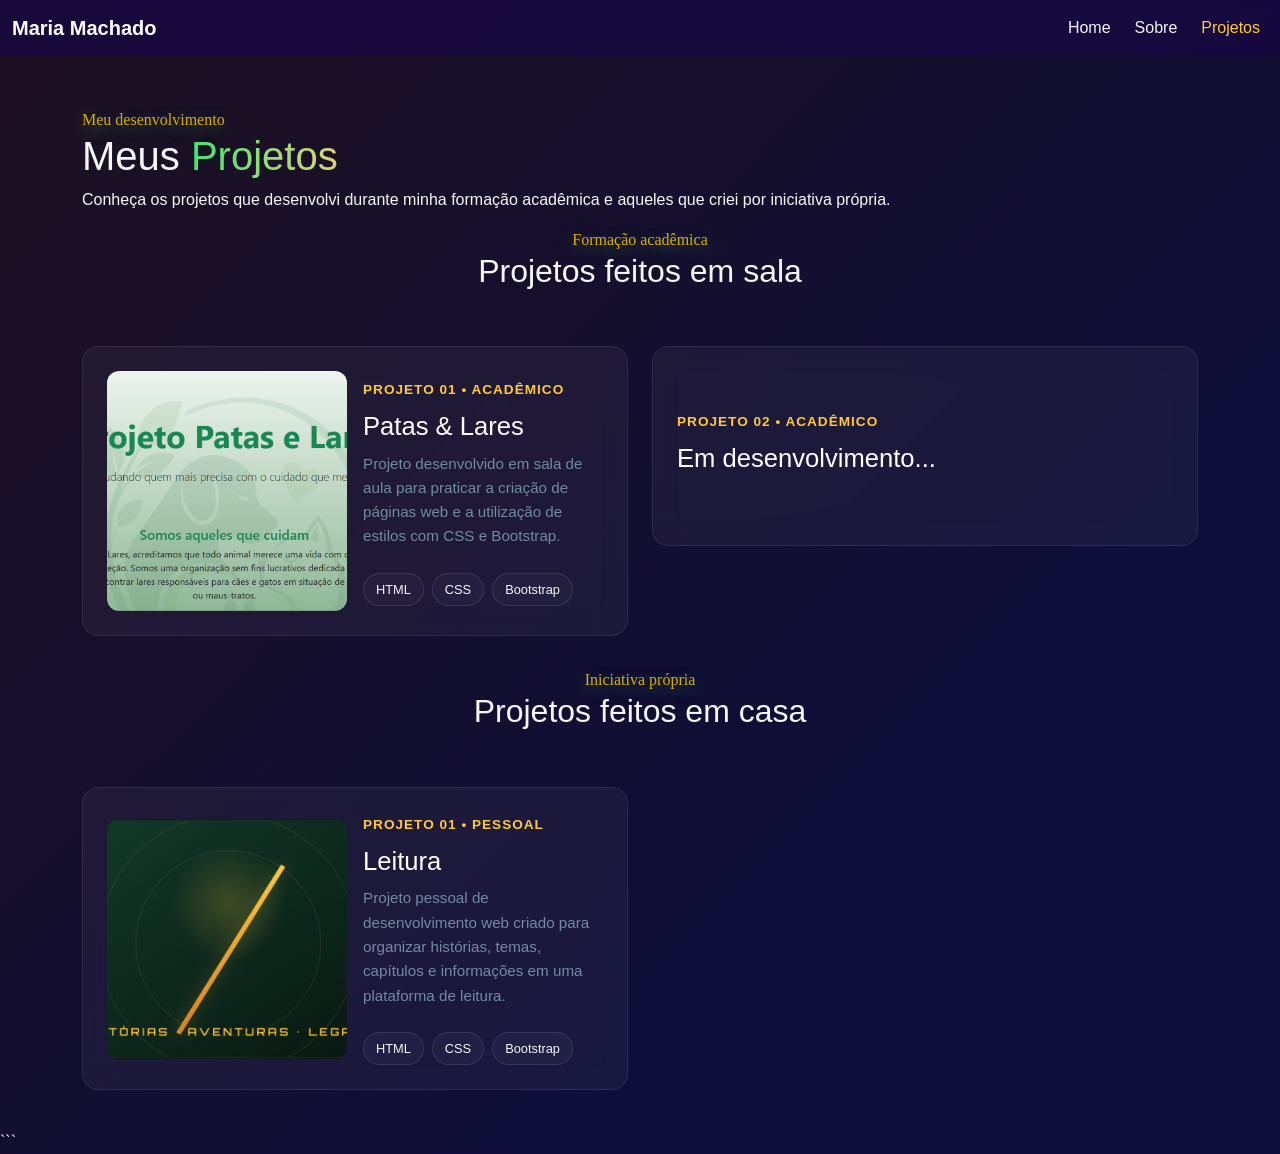
==== projetos.html @ 4f044ed4 "Portifólio acadêmico Maria Eduarda quarta atualização do portifólio- 14/10" ====
<!DOCTYPE html>
<html lang="pt-br">

<head>
    <meta charset="UTF-8">
    <meta name="viewport" content="width=device-width, initial-scale=1.0">

    <title>Meus Projetos | Portfólio Acadêmico</title>

    <link href="https://cdn.jsdelivr.net/npm/bootstrap@5.3.8/dist/css/bootstrap.min.css" rel="stylesheet">

    <link rel="stylesheet" href="css/style.css">

    <link rel="stylesheet" href="https://cdn.jsdelivr.net/npm/bootstrap-icons@1.13.1/font/bootstrap-icons.min.css">
</head>

<body>
    <header>
        <nav class="navbar navbar-expand-lg fixed-top navbar-custom" aria-label="Navegação Principal">
            <div class="container">
                <a class="navbar-brand navbar-brand-logo" href="index.html#home">
                    <span><span class="text-gradient">Maria Machado</span></span>
                </a>
            </div>
            <div class="container-fluid">
                <div class="collapse navbar-collapse" id="navbarNav">
                    <ul class="navbar-nav ms-auto">
                        <li class="nav-item"> <a class="nav-link" href="index.html#home">Home</a> </li>
                        <li class="nav-item"><a class="nav-link" href="index.html#sobre">Sobre</a> </li>
                        <li class="nav-item"><a class="nav-link active" aria-current="page"
                                href="index.html#projetos">Projetos</a></li>
                    </ul>
                </div>
            </div>
        </nav>
    </header>

    <main>

        <!-- APRESENTAÇÃO -->
        <section class="projetos-hero">
            <div class="container">
                <span class="section-tag">Meu desenvolvimento</span>

                <h1>
                    Meus <span class="text-gradient-color">Projetos</span>
                </h1>
                <p>
                    Conheça os projetos que desenvolvi durante minha formação
                    acadêmica e aqueles que criei por iniciativa própria.
                </p>
            </div>
        </section>

        <!-- PROJETOS FEITOS EM SALA -->
        <section id="projetos-sala" class="secao-projetos">
            <div class="container">
                <div class="section-title-wrap">
                    <span class="section-tag iniciativa">Formação acadêmica</span>
                    <h2 class="section-title">Projetos feitos em sala</h2>
                </div>

                <div class="row g-4">
                    <div class="col-6">
                        <a href="https://patas-lares.vercel.app/" class="projeto-link">
                            <article class="projeto-destaque">
                                <div class="projeto-imagem">
                                    <img src="IMG/patas&lares.png" alt="Logo da ONG Patas&LAres">
                                </div>
                                <div class="projeto-conteudo">
                                    <span class="projeto-numero">PROJETO 01 • ACADÊMICO</span>
                                    <h3>Patas & Lares</h3>
                                    <p>
                                        Projeto desenvolvido em sala de aula para praticar a criação de páginas web e a
                                        utilização de estilos com CSS e Bootstrap.
                                    </p>
                                    <div class="tecnologias">
                                        <span>HTML</span>
                                        <span>CSS</span>
                                        <span>Bootstrap</span>
                                    </div>
                                </div>
                            </article>
                        </a>
                    </div>

                    <div class="col-6">
                        <article class="projeto-destaque">
                            <div class="projeto-conteudo">
                                <span class="projeto-numero">PROJETO 02 • ACADÊMICO</span>
                                <h3>Em desenvolvimento...</h3>
                            </div>
                        </article>
                    </div>
                </div>
            </div>
        </section>

        <!-- PROJETOS FEITOS EM CASA -->
        <section id="projetos-casa" class="secao-projetos">
            <div class="container">

                <div class="section-title-wrap">
                    <span class="section-tag iniciativa">Iniciativa própria</span>
                    <h2 class="section-title">Projetos feitos em casa</h2>
                </div>

                <div class="row g-4">
                    <div class="col-6">
                        <a href="projetos.html#projetos-sala" class="projeto-link">
                            <article class="projeto-destaque">
                                <div class="projeto-imagem">
                                    <img src="IMG/prototipoLogo.png" alt="Identidade visual do site de leitura">
                                </div>
                                <div class="projeto-conteudo">
                                    <span class="projeto-numero">PROJETO 01 • PESSOAL</span>
                                    <h3>Leitura</h3>
                                    <p>
                                        Projeto pessoal de desenvolvimento web criado
                                        para organizar histórias, temas, capítulos
                                        e informações em uma plataforma de leitura.
                                    </p>
                                    <div class="tecnologias">
                                        <span>HTML</span>
                                        <span>CSS</span>
                                        <span>Bootstrap</span>
                                    </div>
                                </div>
                            </article>
                        </a>
                    </div>
        </section>

    </main>

</body>

</html>
```
---- css/style.css ----
:root {
    /*Fontes*/
    --font-inner: 'Inter', sans-serif;
    --font-Montserrat: 'Montserrat', sans-serif;
    --font-Roboto: 'Roboto', sans-serif;
    --font-titulo: 'Playfair Display', serif;

    /*Geral*/
    --gold: #ffc83d;
    --text: #f4f7f5;
    --muted: #6f8ca0;
    --green: #29d487;

    /*Navegação*/
    --bg-navbar: rgba(23, 8, 66, 0.8);

    /*section Sobre*/
    --bg-painel: #2e25388b;
    --title: #7cd695e1;

    /*projetos*/
    --shadow-bg: #5c079533;

    /* Glass */
    --glass-bg: rgba(255, 255, 255, 0.045);
    --glass-blur: blur(15px);
    --glass-border: 1px solid rgba(255, 255, 255, 0.12);
    --glass-border-hover: 1px solid rgba(124, 214, 149, 0.45);
    --glass-shadow: 0 10px 35px rgba(0, 0, 0, 0.25);
    --glass-shadow-glow: 0 10px 40px rgba(124, 214, 149, 0.12);

    --accent-violet: #8b5cf6;

    --transition-fast: 0.2s ease;
    --transition-smooth: 0.3s ease;
}
.text-gradient-color {
    background: linear-gradient(90deg, #42e475, #dfd474);
    -webkit-background-clip: text;
    background-clip: text;
    -webkit-text-fill-color: transparent;
}

html {
    background: #070118;
    overflow-x: hidden;
    overscroll-behavior: none;
}

body {
    min-height: 100vh;
    overflow-x: hidden;

    background: linear-gradient(135deg, #1d1121, #0f0e39 70%);

    color: var(--text);
    margin: 0;
    font-family: var(--font-inner);
    z-index: 1;
}

body::before {
    content: '';
    position: fixed;
    top: -15vw;
    left: 20%;
    width: 50vw;
    height: 50vw;
    background: radial-gradient(circle, rgba(139, 92, 246, 0.12) 0%, transparent 65%);
    filter: blur(80px);
    z-index: -1;
    pointer-events: none;
}

body::after {
    content: '';
    position: fixed;
    bottom: 5vw;
    right: 5%;
    width: 45vw;
    height: 45vw;
    background: radial-gradient(circle, rgba(6, 182, 212, 0.09) 0%, transparent 70%);
    filter: blur(90px);
    z-index: -1;
    pointer-events: none;
}

/*--------------NAVBAR--------------*/
/*===================================================================================================================================================*/
/*===================================================================================================================================================*/

.navbar {
    background-color: var(--bg-navbar);
    color: var(--text);
    backdrop-filter: blur(3px);
}

.navbar-nav {
    display: flex;
    flex-wrap: wrap;
    gap: 8px;
    list-style: none;
}

.nav-link {
    color: var(--text);
}

.navbar .nav-link.active {
    color: var(--gold);
}

.navbar a:hover {
    color: var(--gold);
    text-decoration: none;
    transition: 0.6s ease;
}

.navbar .active:hover {
    text-decoration: none;
    transition: 0.6s ease;
}

.navbar-brand-logo {
    display: flex;
    align-items: center;
    gap: 0.6rem;
    font-family: var(--font-inner);
    font-weight: 700;
    font-size: 1.25rem;
    color: #ffffff !important;
}


/*===================================================================================================================================================*/
/*--------------HERO--------------*/
/*===================================================================================================================================================*/

main {
    z-index: 2;
    padding: 4px;
    margin: 4px;
}
.container-inicial{
    width: min(1120px, 96%);
    margin: 0 auto;
}
.hero-section {
    position: relative;
    padding: 7rem 0 4rem;
}

.hero-section .container {
    padding-left: 30px;
    padding-right: 30px;
}

.hero-section .badge-glass {
    font-size: 12px;
}

.hero-description {
    font-size: 1.15rem;
    color: var(--muted);
    max-width: 580px;
    margin-bottom: 2rem;
}

#nomecabecario {
    font-family: var(--font-titulo);
    word-spacing: -8px;
    font-size: 4.5rem;
    font-weight: 500;
    line-height: 1.15;
    margin: 0 0 1.25rem 0;
    color: white;
}

#home strong {
    font-weight: 250;
    color: var(--gold);
}

.hero-avatar-wrapper {
    position: relative;
    display: flex;
    align-items: center;
    justify-content: center;
    padding: 30px;
}

.foto-container {
    display: flex;
    justify-content: center;
    align-items: center;
    margin: 20px auto;
}

.foto-perfil {
    width: 390px;
    height: 390px;

    object-fit: cover;
    object-position: center;

    border-radius: 50%;
    border: 4px solid #ffffff;

    box-shadow: 0 8px 25px rgba(0, 0, 0, 0.15);

    transition: transform 0.3s ease,
                box-shadow 0.3s ease;
}

.foto-perfil:hover {
    transform: scale(1.04);
    box-shadow: 0 12px 30px rgba(0, 0, 0, 0.22);
}

@media (max-width: 576px) {
    .foto-perfil {
        width: 220px;
        height: 220px;
    }
}

/*===================================================================================================================================================*/
/*--------------SECTION--------------*/
/*===================================================================================================================================================*/

section#sobre {
    background-color: #1007265f;
}

.mim-sobre{
    text-align: justify;
}

.section-tag {
    max-width: 100%;
    font-family: var(--font-titulo);
    color: #e0b50bf3;
    text-shadow: 0 5px 15px #45965eb8;
}

.section-title-wrap {
    text-align: center;
    margin-bottom: 3.0rem;
}

.section-title-wrap .section-title {
    max-width: 100%;
}

.painel {
    border: 1px solid #8d8d8d8a;
    border-radius: 8px;
    padding: 2.2rem;
    height: 100%;
    box-shadow: 0 5px 25px rgba(0, 0, 0, 0.406);
    background-color: var(--bg-painel);
}

.painel:hover {
    border: 1px solid #b67e0e8a;
    box-shadow: 0 5px 25px rgba(255, 213, 0, 0.285);
    transition: 0.3s ease;
}

.painel .h2 {
    font-weight: 300;
    margin-bottom: 4px;
    color: var(--title);
    font-family: var(--font-Roboto);
}

.painel p {
    text-align: justify;
    line-height: 1.5rem;
    color: var(--text);
}


/*===================================================================================================================================================*/
/*-------------PROJETOS-------------*/
/*===================================================================================================================================================*/

section#projetos {
    padding: 2px;
}

.projeto-destaque {
    display: flex;
    flex-direction: row;
    align-items: center;
    justify-content: space-between;
    border: 1px solid rgba(255, 255, 255, 0.08);
    border-radius: 16px;
    background: var(--glass-bg, rgba(255, 255, 255, 0.045));
    backdrop-filter: var(--glass-blur, blur(15px));
    transition: var(--transition-smooth, 0.3s ease);
    min-height: 200px; 
    padding: 1.5rem;  
    gap: 1rem;
}

.projeto-destaque:hover {
    border-color: rgba(124, 214, 149, 0.45);
    transform: translateY(-4px);
    box-shadow: 0 10px 30px rgba(0, 0, 0, 0.3);
}
.projeto-numero {
    font-size: 0.85rem;
    color: var(--gold);
    font-weight: 600;
    letter-spacing: 1px;
}

.projeto-conteudo {
    flex: 1;
    min-width: 0;
}

.projeto-conteudo h3 {
    font-size: 1.6rem;
    margin: 10px 0 10px;
    color: white;
}

.projeto-conteudo p {
    color: var(--muted);
    font-size: 0.95rem;
    line-height: 1.6;
    margin-bottom: 1.5rem;
}

.tecnologias {
    display: flex;
    flex-wrap: wrap;
    gap: 8px;
    margin-top: 15px;
}

.tecnologias span {
    padding: 6px 12px;
    background: rgba(255, 255, 255, 0.03); /* Fundo translúcido sutil */
    border: 1px solid rgba(255, 255, 255, 0.1); /* Borda suave */
    border-radius: 20px;
    color: var(--text);
    font-size: 0.8rem;
    font-weight: 500;
    transition: var(--transition-fast, 0.2s ease);
}

.tecnologias span:hover {
    background: rgba(139, 92, 246, 0.15); /* Um toque de roxo acentuado */
    border-color: var(--accent-violet, #8b5cf6);
    color: #ffffff;
    transform: translateY(-2px);
}

.projeto-imagem {
    flex: 1;
    min-width: 0;
}

.projeto-imagem img {
    display: block;
    width: 100%;
    height: 240px;
    object-fit: cover;
    border-radius: 12px;
}
.projetos-sala,
.projetos-casa{
    padding: 2rem;
    margin-top: 4px;
}

.secao-projetos .section-title-wrap {
    margin-bottom: 2rem;
}
.secao-projetos .row {
    margin-top: 1rem;
    margin-bottom: 2rem;
}

.projeto-link {
    display: block;
    color: inherit;
    text-decoration: none;
}

.projeto-link:hover {
    color: inherit;
    text-decoration: none;
}

#projetos .row.g-4 {
    display: flex;
    flex-direction: row;
    flex-wrap: wrap;
}
#projetos .row > .col-md-6 {
    flex: 0 0 50%;
    max-width: 50%;
}
#projetos .projeto-link {
    display: block;
    height: 100%;
}

#projetos .projeto-destaque {
    height: 100%;
    box-sizing: border-box;
}

.projetos-hero{
     padding-top: 100px;
}
/*===================================================================================================================================================*/
/*-------------Contato-------------*/
/*===================================================================================================================================================*/
#contato{
    background-color: #0701185f;
}
.contact-card {
    padding: 2.5rem;
    color: white;
    text-decoration: none;
}

.glass-panel {
    background: var(--glass-bg);
    backdrop-filter: var(--glass-blur);
    -webkit-backdrop-filter: var(--glass-blur);
    border: var(--glass-border);
    box-shadow: var(--glass-shadow);
    border-radius: 1.25rem;
    transition: transform var(--transition-smooth), border-color var(--transition-smooth), box-shadow var(--transition-smooth);
}

.glass-panel:hover {
    border: var(--glass-border-hover);
    box-shadow: var(--glass-shadow-glow);
}

.contact-method-pill {
    display: flex;
    align-items: center;
    gap: 1.25rem;
    padding: 1.2rem;
    background: rgba(255, 255, 255, 0.03);
    border: 1px solid rgba(255, 255, 255, 0.08);
    border-radius: 1rem;
    margin-bottom: 1rem;
    transition: all var(--transition-smooth);
}

.contact-method-pill:hover {
    background: rgba(255, 255, 255, 0.07);
    border-color: rgba(139, 92, 246, 0.4);
    transform: translateX(4px);
}

.contact-icon {
    width: 48px;
    height: 48px;
    border-radius: 12px;
    display: flex;
    align-items: center;
    justify-content: center;
    font-size: 1.35rem;
    flex-shrink: 0;
}

.form-control-glass {
    background: rgba(255, 255, 255, 0.04) !important;
    border: 1px solid rgba(255, 255, 255, 0.12) !important;
    color: #ffffff !important;
    border-radius: 0.75rem;
    padding: 0.75rem 1rem;
    transition: all var(--transition-fast);
}

.form-control-glass:focus {
    background: rgba(255, 255, 255, 0.07) !important;
    border-color: var(--accent-violet) !important;
    box-shadow: 0 0 0 3px rgba(139, 92, 246, 0.25) !important;
    color: #ffffff !important;
}

.form-control-glass::placeholder {
    color: var(--muted);
}


html,
body {
    overflow-x: hidden;
}

/*===================================================================================================================================================*/
/*-------------Contato-------------*/
/*===================================================================================================================================================*/

@media (max-width: 768px) {
    .projeto-destaque-trabalho {
        flex-direction: column;
        align-items: stretch;
        gap: 20px;
    }

    .projeto-imagem {
        width: 100%;
    }

    .projeto-imagem img {
        height: auto;
        max-height: 280px;
        object-fit: contain;
    }
}
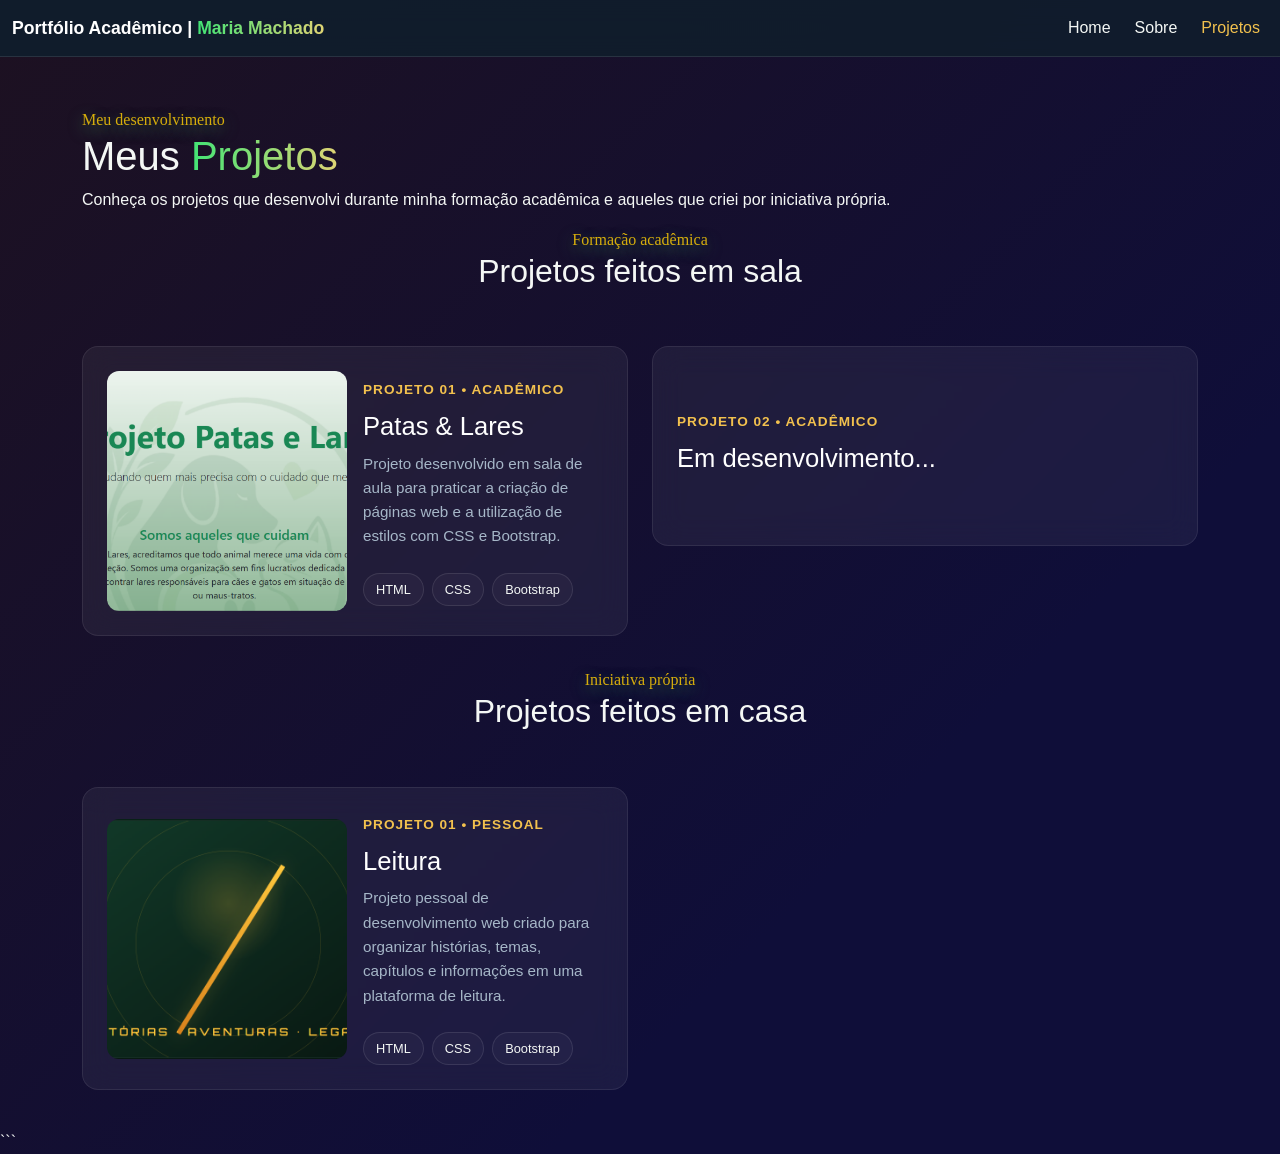
==== commit 91f0284b: "Portifólio acadêmico 5º atualização -14/10" ====
--- a/projetos.html
+++ b/projetos.html
@@ -18,8 +18,11 @@
     <header>
         <nav class="navbar navbar-expand-lg fixed-top navbar-custom" aria-label="Navegação Principal">
             <div class="container">
-                <a class="navbar-brand navbar-brand-logo" href="index.html#home">
-                    <span><span class="text-gradient">Maria Machado</span></span>
+                <a class="navbar-brand navbar-brand-logo" href="#home">
+                    <span>
+                        Portfólio Acadêmico |
+                        <span class="text-gradient-color">Maria Machado</span>
+                    </span>
                 </a>
             </div>
             <div class="container-fluid">
@@ -61,11 +64,11 @@
                 </div>
 
                 <div class="row g-4">
-                    <div class="col-6">
+                    <div class="col-12 col-md-6">
                         <a href="https://patas-lares.vercel.app/" class="projeto-link">
                             <article class="projeto-destaque">
                                 <div class="projeto-imagem">
-                                    <img src="IMG/patas&lares.png" alt="Logo da ONG Patas&LAres">
+                                    <img src="IMG/patas&lares.png" class="img-fluid" alt="Logo da ONG Patas&LAres">
                                 </div>
                                 <div class="projeto-conteudo">
                                     <span class="projeto-numero">PROJETO 01 • ACADÊMICO</span>
@@ -84,7 +87,7 @@
                         </a>
                     </div>
 
-                    <div class="col-6">
+                    <div class="col-12 col-md-6">
                         <article class="projeto-destaque">
                             <div class="projeto-conteudo">
                                 <span class="projeto-numero">PROJETO 02 • ACADÊMICO</span>
@@ -106,11 +109,12 @@
                 </div>
 
                 <div class="row g-4">
-                    <div class="col-6">
-                        <a href="projetos.html#projetos-sala" class="projeto-link">
+                    <div class="col-12 col-md-6">
+                        <a href="https://estudospw.vercel.app/" class="projeto-link">
                             <article class="projeto-destaque">
                                 <div class="projeto-imagem">
-                                    <img src="IMG/prototipoLogo.png" alt="Identidade visual do site de leitura">
+                                    <img src="IMG/prototipoLogo.png" class="img-fluid"
+                                        alt="Identidade visual do site de leitura">
                                 </div>
                                 <div class="projeto-conteudo">
                                     <span class="projeto-numero">PROJETO 01 • PESSOAL</span>
@@ -129,6 +133,7 @@
                             </article>
                         </a>
                     </div>
+                </div>
         </section>
 
     </main>
--- a/css/style.css
+++ b/css/style.css
@@ -1,46 +1,58 @@
 :root {
-    /*Fontes*/
+   /*Fontes*/
     --font-inner: 'Inter', sans-serif;
     --font-Montserrat: 'Montserrat', sans-serif;
     --font-Roboto: 'Roboto', sans-serif;
     --font-titulo: 'Playfair Display', serif;
 
-    /*Geral*/
-    --gold: #ffc83d;
-    --text: #f4f7f5;
-    --muted: #6f8ca0;
-    --green: #29d487;
-
-    /*Navegação*/
-    --bg-navbar: rgba(23, 8, 66, 0.8);
-
-    /*section Sobre*/
-    --bg-painel: #2e25388b;
-    --title: #7cd695e1;
-
-    /*projetos*/
-    --shadow-bg: #5c079533;
-
-    /* Glass */
-    --glass-bg: rgba(255, 255, 255, 0.045);
-    --glass-blur: blur(15px);
-    --glass-border: 1px solid rgba(255, 255, 255, 0.12);
-    --glass-border-hover: 1px solid rgba(124, 214, 149, 0.45);
-    --glass-shadow: 0 10px 35px rgba(0, 0, 0, 0.25);
-    --glass-shadow-glow: 0 10px 40px rgba(124, 214, 149, 0.12);
-
-    --accent-violet: #8b5cf6;
-
-    --transition-fast: 0.2s ease;
-    --transition-smooth: 0.3s ease;
-}
+/* ===== CORES GERAIS ===== */
+--gold: #F2C14E;
+--text: #F4F7F5;
+--muted: #A6B7C8;
+--green: #75D6A0;
+
+/* ===== FUNDO E NAVEGAÇÃO ===== */
+--bg-principal: #101D2C;
+--bg-secundario: #182B3D;
+--bg-navbar: rgba(16, 29, 44, 0.94);
+
+/* ===== SEÇÃO SOBRE ===== */
+--bg-painel: rgba(255, 255, 255, 0.06);
+--title: #75D6A0;
+
+/* ===== PROJETOS ===== */
+--shadow-bg: rgba(117, 214, 160, 0.12);
+--projeto-borda: rgba(255, 255, 255, 0.12);
+
+/* ===== EFEITO GLASS ===== */
+--glass-bg: rgba(255, 255, 255, 0.055);
+--glass-blur: blur(15px);
+--glass-border: 1px solid rgba(255, 255, 255, 0.12);
+--glass-border-hover: 1px solid rgba(117, 214, 160, 0.45);
+--glass-shadow: 0 10px 35px rgba(0, 0, 0, 0.25);
+--glass-shadow-glow: 0 10px 40px rgba(117, 214, 160, 0.12);
+
+/* ===== CORES DE APOIO ===== */
+--accent-violet: #75D6A0;
+--accent-blue: #8CB9E8;
+--white: #FFFFFF;
+
+/* ===== TRANSIÇÕES ===== */
+--transition-fast: 0.2s ease;
+--transition-smooth: 0.3s ease;
+
+
+}
+
 .text-gradient-color {
     background: linear-gradient(90deg, #42e475, #dfd474);
     -webkit-background-clip: text;
     background-clip: text;
     -webkit-text-fill-color: transparent;
 }
-
+strong{
+    color: #C084FC;
+}
 html {
     background: #070118;
     overflow-x: hidden;
@@ -131,6 +143,73 @@
     color: #ffffff !important;
 }
 
+/* ===== NAVBAR RESPONSIVA ===== */
+
+.navbar-custom {
+    background-color: var(--bg-navbar);
+    color: var(--text);
+    -webkit-backdrop-filter: blur(12px);
+    backdrop-filter: blur(12px);
+    border-bottom: 1px solid rgba(255, 255, 255, 0.1);
+}
+
+/* Nome do portfólio */
+.navbar-custom .navbar-brand-logo {
+    color: #ffffff;
+    font-size: 1.1rem;
+    white-space: normal;
+    line-height: 1.4;
+    max-width: calc(100% - 60px);
+}
+
+/* Links */
+.navbar-custom .nav-link {
+    color: var(--text);
+    transition: color 0.3s ease;
+}
+
+.navbar-custom .nav-link:hover,
+.navbar-custom .nav-link.active {
+    color: var(--gold);
+}
+
+/* Botão do menu */
+.navbar-custom .navbar-toggler {
+    border: 1px solid rgba(255, 255, 255, 0.5);
+    padding: 0.4rem 0.65rem;
+    flex-shrink: 0;
+}
+
+.navbar-custom .navbar-toggler:focus {
+    box-shadow: 0 0 0 0.15rem rgba(255, 200, 61, 0.35);
+}
+
+/* Organização em celulares e tablets */
+@media (max-width: 991.98px) {
+    .navbar-custom .navbar-collapse {
+        flex-basis: 100%;
+        padding-top: 0.75rem;
+    }
+
+    .navbar-custom .navbar-nav {
+        flex-direction: column;
+        flex-wrap: nowrap;
+        gap: 0.25rem;
+    }
+
+    .navbar-custom .nav-link {
+        display: block;
+        padding: 0.65rem 0.25rem;
+    }
+}
+
+/* Celulares estreitos */
+@media (max-width: 400px) {
+    .navbar-custom .navbar-brand-logo {
+        font-size: 0.9rem;
+    }
+}
+
 
 /*===================================================================================================================================================*/
 /*--------------HERO--------------*/
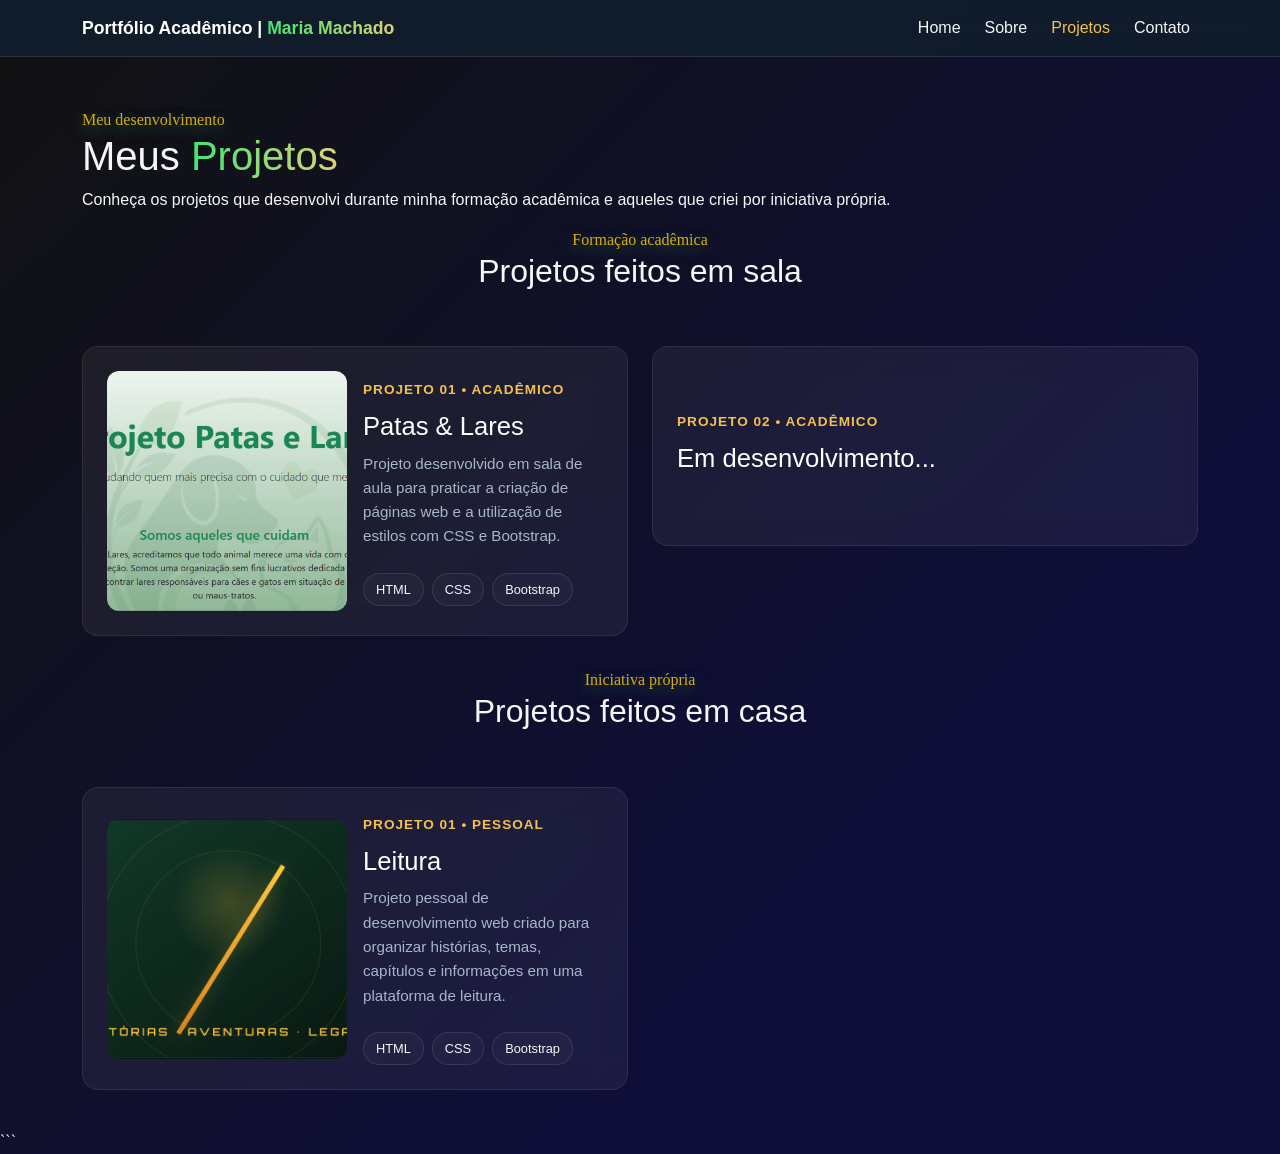
==== commit 57bac654: "Add files via upload" ====
--- a/projetos.html
+++ b/projetos.html
@@ -15,23 +15,48 @@
 </head>
 
 <body>
-    <header>
-        <nav class="navbar navbar-expand-lg fixed-top navbar-custom" aria-label="Navegação Principal">
+     <header>
+
+        <nav class="navbar navbar-expand-lg navbar-dark fixed-top navbar-custom" aria-label="Navegação principal">
             <div class="container">
+
+                <!-- Nome do portfólio -->
                 <a class="navbar-brand navbar-brand-logo" href="#home">
                     <span>
                         Portfólio Acadêmico |
                         <span class="text-gradient-color">Maria Machado</span>
                     </span>
                 </a>
-            </div>
-            <div class="container-fluid">
+
+                <!-- Botão para abrir o menu no celular -->
+                <button class="navbar-toggler" type="button" data-bs-toggle="collapse" data-bs-target="#navbarNav"
+                    aria-controls="navbarNav" aria-expanded="false" aria-label="Abrir ou fechar menu">
+
+                    <span class="navbar-toggler-icon"></span>
+                </button>
+
                 <div class="collapse navbar-collapse" id="navbarNav">
                     <ul class="navbar-nav ms-auto">
-                        <li class="nav-item"> <a class="nav-link" href="index.html#home">Home</a> </li>
-                        <li class="nav-item"><a class="nav-link" href="index.html#sobre">Sobre</a> </li>
-                        <li class="nav-item"><a class="nav-link active" aria-current="page"
-                                href="index.html#projetos">Projetos</a></li>
+                        <li class="nav-item">
+                            <a class="nav-link" aria-current="page" href="#home">
+                                Home
+                            </a>
+                        </li>
+                        <li class="nav-item">
+                            <a class="nav-link" href="index.html#sobre">
+                                Sobre
+                            </a>
+                        </li>
+                        <li class="nav-item">
+                            <a class="nav-link active" href="index.html#projetos">
+                                Projetos
+                            </a>
+                        </li>
+                        <li class="nav-item">
+                            <a class="nav-link" href="index.html#contato">
+                                Contato
+                            </a>
+                        </li>
                     </ul>
                 </div>
             </div>
--- a/css/style.css
+++ b/css/style.css
@@ -33,7 +33,7 @@
 --glass-shadow-glow: 0 10px 40px rgba(117, 214, 160, 0.12);
 
 /* ===== CORES DE APOIO ===== */
---accent-violet: #75D6A0;
+--accent-green: #4db17a;
 --accent-blue: #8CB9E8;
 --white: #FFFFFF;
 
@@ -54,7 +54,7 @@
     color: #C084FC;
 }
 html {
-    background: #070118;
+    background: #06011d;
     overflow-x: hidden;
     overscroll-behavior: none;
 }
@@ -63,7 +63,7 @@
     min-height: 100vh;
     overflow-x: hidden;
 
-    background: linear-gradient(135deg, #1d1121, #0f0e39 70%);
+    background: linear-gradient(135deg, #121212, #0f0e39 70%);
 
     color: var(--text);
     margin: 0;
@@ -359,6 +359,51 @@
     color: var(--text);
 }
 
+.btn-voltar {
+    background: none;
+    border: none;
+    color: var(--gold);
+    font-size: 18px;
+    cursor: pointer;
+    padding: 0;
+}
+
+.btn-voltar i {
+    margin-right: 5px;
+}
+
+.btn-voltar:hover {
+    color: var(--accent-green) ;
+    transition: var(--transition-smooth);
+}
+.sobre-description{
+    font-size: 1.15rem;
+    color: var(--muted);
+    max-width: 580px;
+    margin-bottom: 2rem; 
+    text-align: justify;   
+}
+
+
+.sobre-mim-grid {
+    display: grid;
+    grid-template-columns: repeat(3, 1fr);
+    gap: 12px;
+}
+.assuntos{
+    border: 1px solid #ccc;
+    border-radius: 12px;
+    padding: 25px;
+    text-align: center;
+
+}
+
+.assuntos:hover {
+    transition: var(--transition-smooth);
+    transform: translateY(-3px);
+    box-shadow: 0 5px 15px rgba(0, 0, 0, 0.15);
+    border-color: #7fad94;
+}
 
 /*===================================================================================================================================================*/
 /*-------------PROJETOS-------------*/
@@ -433,7 +478,7 @@
 
 .tecnologias span:hover {
     background: rgba(139, 92, 246, 0.15); /* Um toque de roxo acentuado */
-    border-color: var(--accent-violet, #8b5cf6);
+    border-color: var(--accent-green, #8b5cf6);
     color: #ffffff;
     transform: translateY(-2px);
 }
@@ -564,7 +609,7 @@
 
 .form-control-glass:focus {
     background: rgba(255, 255, 255, 0.07) !important;
-    border-color: var(--accent-violet) !important;
+    border-color: var(--accent-green) !important;
     box-shadow: 0 0 0 3px rgba(139, 92, 246, 0.25) !important;
     color: #ffffff !important;
 }
@@ -578,10 +623,6 @@
 body {
     overflow-x: hidden;
 }
-
-/*===================================================================================================================================================*/
-/*-------------Contato-------------*/
-/*===================================================================================================================================================*/
 
 @media (max-width: 768px) {
     .projeto-destaque-trabalho {
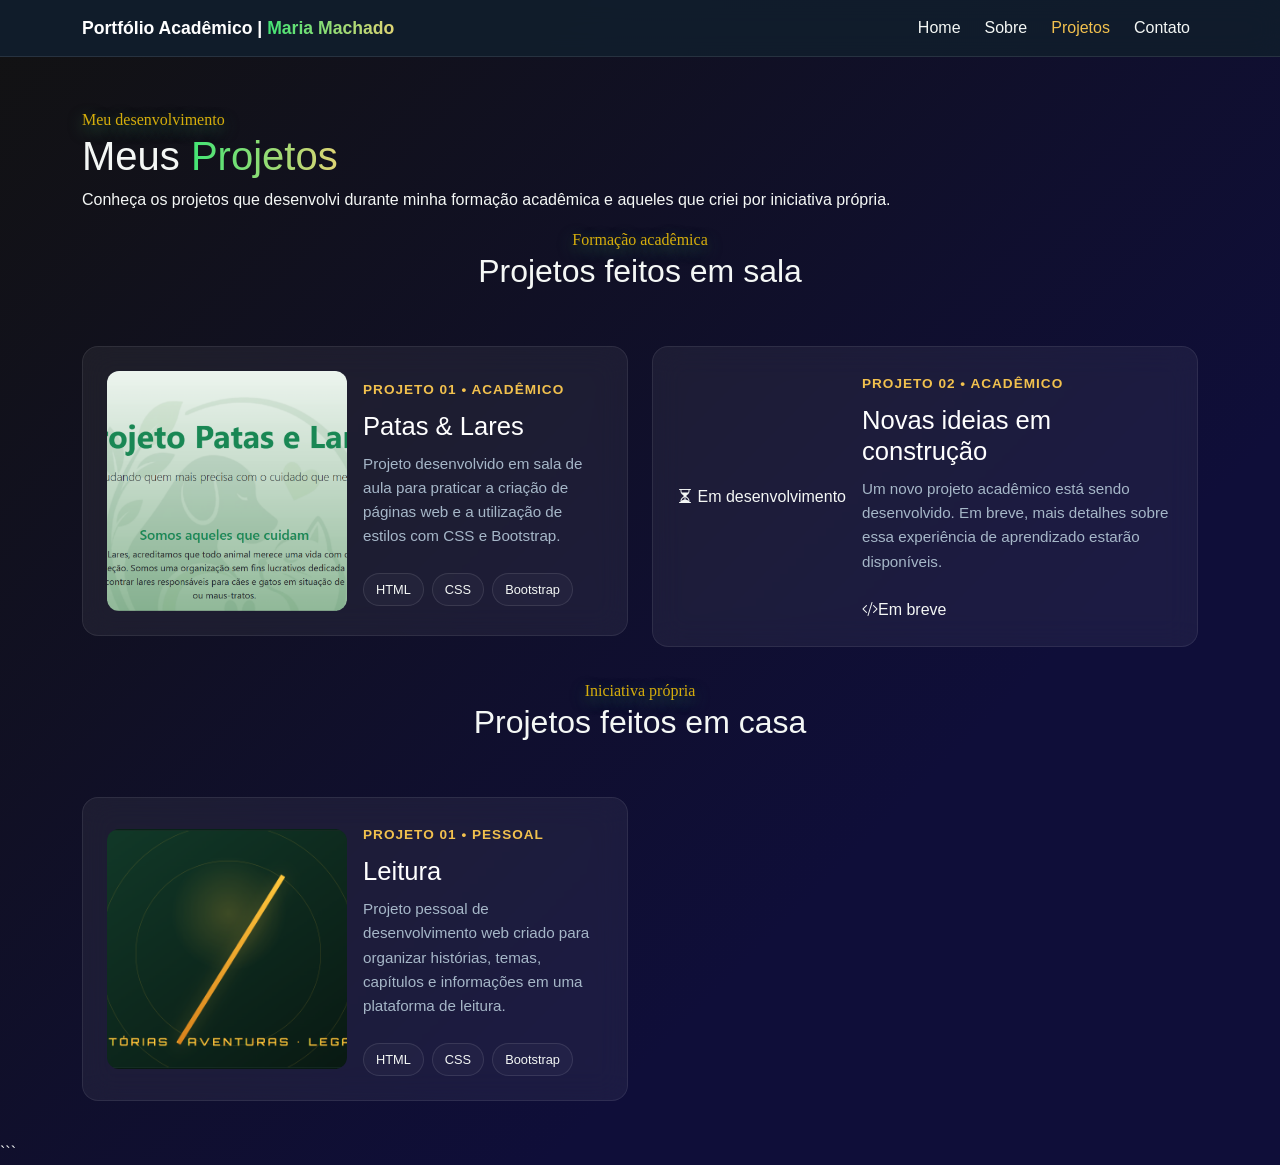
==== commit 02d79454: "Portifólio Acadêmico última atualização" ====
--- a/projetos.html
+++ b/projetos.html
@@ -15,7 +15,7 @@
 </head>
 
 <body>
-     <header>
+    <header>
 
         <nav class="navbar navbar-expand-lg navbar-dark fixed-top navbar-custom" aria-label="Navegação principal">
             <div class="container">
@@ -38,7 +38,7 @@
                 <div class="collapse navbar-collapse" id="navbarNav">
                     <ul class="navbar-nav ms-auto">
                         <li class="nav-item">
-                            <a class="nav-link" aria-current="page" href="#home">
+                            <a class="nav-link" aria-current="page" href="index.html#home">
                                 Home
                             </a>
                         </li>
@@ -113,19 +113,32 @@
                     </div>
 
                     <div class="col-12 col-md-6">
-                        <article class="projeto-destaque">
+                        <article class="projeto-destaque projeto-em-andamento">
+                            <div class="projeto-status">
+                                <i class="bi bi-hourglass-split"></i>
+                                <span>Em desenvolvimento</span>
+                            </div>
                             <div class="projeto-conteudo">
                                 <span class="projeto-numero">PROJETO 02 • ACADÊMICO</span>
-                                <h3>Em desenvolvimento...</h3>
+                                <h3>Novas ideias em construção</h3>
+                                <p>
+                                    Um novo projeto acadêmico está sendo desenvolvido.
+                                    Em breve, mais detalhes sobre essa experiência
+                                    de aprendizado estarão disponíveis.
+                                </p>
+
+                                <span class="projeto-em-breve"><i class="bi bi-code-slash"></i>Em breve</span>
                             </div>
+
                         </article>
                     </div>
+
                 </div>
             </div>
         </section>
 
         <!-- PROJETOS FEITOS EM CASA -->
-        <section id="projetos-casa" class="secao-projetos">
+        <section id="projetos-casa" class="secao-projetos mt-4">
             <div class="container">
 
                 <div class="section-title-wrap">
@@ -159,6 +172,7 @@
                         </a>
                     </div>
                 </div>
+            </div>
         </section>
 
     </main>
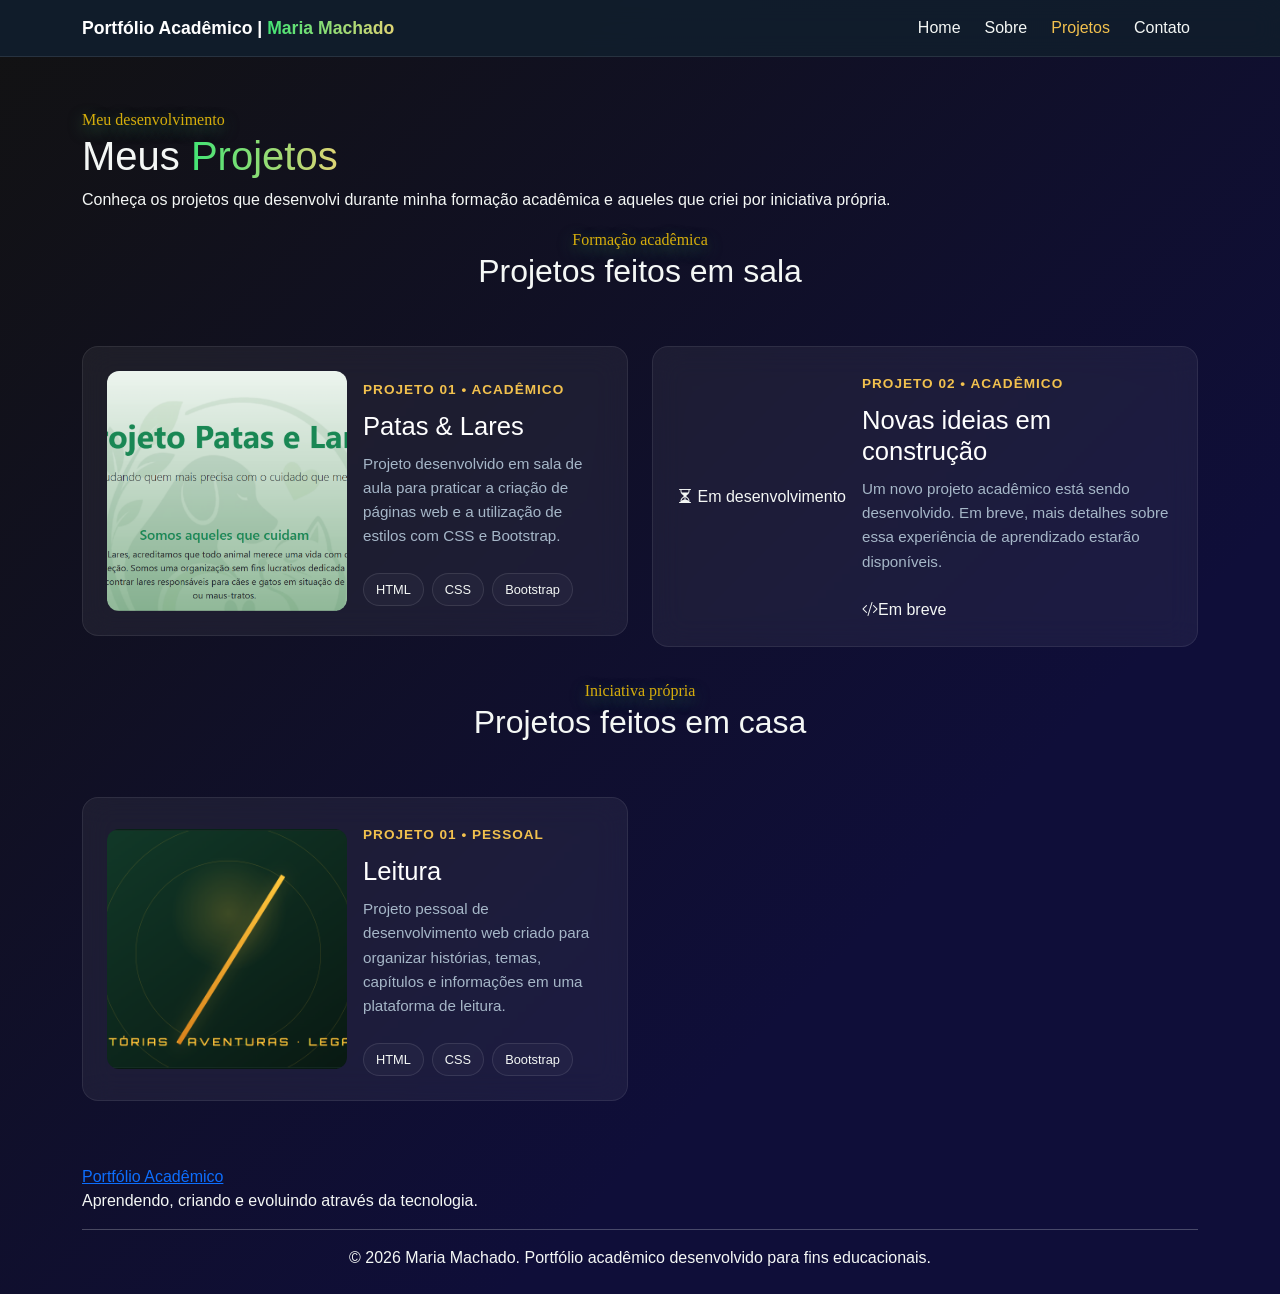
==== commit ebb29cd6: "Add files via upload" ====
--- a/projetos.html
+++ b/projetos.html
@@ -174,10 +174,32 @@
                 </div>
             </div>
         </section>
-
     </main>
 
+    <footer class="footer-portfolio ">
+        <div class="container py-4">
+            <div class="row align-items-center gy-4">
+                <div class="col-12 col-md-6 text-center text-md-start">
+                    <a href="index.html#home" class="footer-brand">
+                        Portfólio Acadêmico
+                    </a>
+
+                    <p class="footer-description mb-0">
+                        Aprendendo, criando e evoluindo através da tecnologia.
+                    </p>
+                </div>
+            </div>
+
+            <hr class="footer-divider">
+            <!-- Direitos autorais -->
+            <div class="text-center footer-bottom">
+                <p class="mb-0">
+                    &copy; 2026 Maria Machado.
+                    Portfólio acadêmico desenvolvido para fins educacionais.
+                </p>
+            </div>
+        </div>
+    </footer>
 </body>
 
-</html>
-```+</html>
